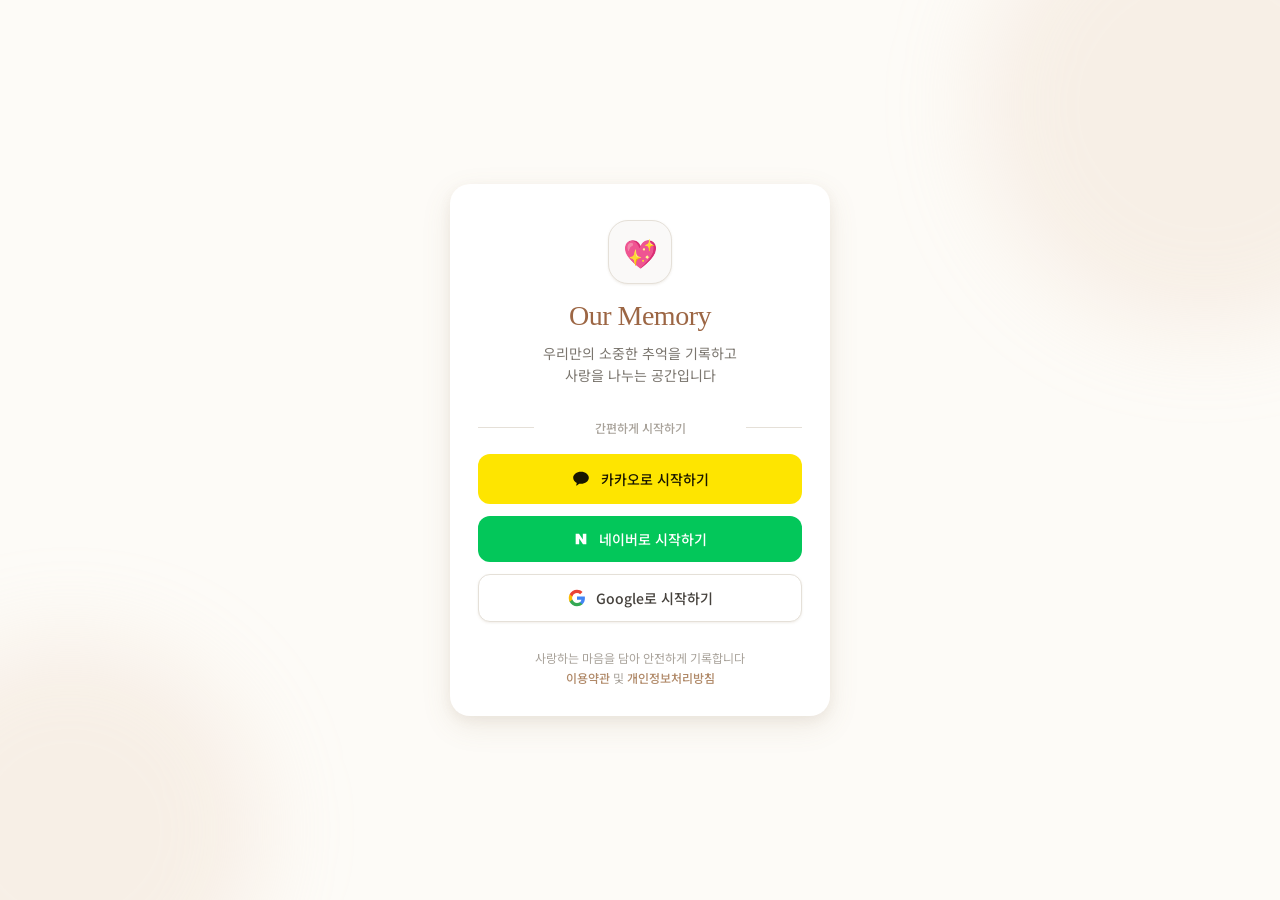
==== Daylog/src/main/resources/static/index.html @ bb9c808e "UI 구성" ====
<!DOCTYPE html>
<html lang="ko">
<head>
    <meta charset="UTF-8">
    <meta name="viewport" content="width=device-width, initial-scale=1.0, maximum-scale=1.0, user-scalable=no">
    <!-- 테마 컬러를 크림 아이보리 톤으로 변경 -->
    <meta name="theme-color" content="#fdfbf7">
    <title>Our Memory</title>
    <!-- 감성 폰트 (Lora 명조체 및 Noto Sans) 추가 -->
    <link href="https://fonts.googleapis.com/css2?family=Lora:ital,wght@0,400;0,500&family=Noto+Sans+KR:wght@300;400;500;700&display=swap" rel="stylesheet">
    <style>
        *, *::before, *::after { box-sizing: border-box; margin: 0; padding: 0; }

        :root {
            /* 웜톤 컬러 팔레트 */
            --primary: #b08968;
            --primary-light: #e6ccb2;
            --primary-dark: #9c6644;
            --bg-color: #fdfbf7;
            --gray-200: #e5e0d8;
            --gray-500: #7a756e;
            --gray-600: #5c5751;
            --white: #ffffff;

            --font-main: 'Noto Sans KR', sans-serif;
            --font-logo: 'Lora', serif;
        }

        html, body {
            height: 100%;
            font-family: var(--font-main);
            background-color: var(--bg-color);
        }

        .intro {
            min-height: 100vh; min-height: 100dvh;
            display: flex; flex-direction: column;
            align-items: center; justify-content: center;
            padding: 24px;
            background-color: var(--bg-color);
            position: relative; overflow: hidden;
            opacity: 1;
            transition: opacity 0.6s ease;
        }
        .intro.leaving { opacity: 0; }

        /* 은은한 베이지 글로우 배경 장식 */
        .intro::before, .intro::after {
            content: ''; position: absolute; border-radius: 50%;
            background: rgba(230, 204, 178, 0.3); /* 베이지 글로우 */
            filter: blur(45px);
            pointer-events: none;
        }
        .intro::before { width: 380px; height: 380px; top: -130px; right: -110px; }
        .intro::after  { width: 320px; height: 320px; bottom: -120px; left: -100px; }

        .intro-inner {
            position: relative; z-index: 1; text-align: center;
            opacity: 0; transform: translateY(14px);
            animation: rise 0.8s cubic-bezier(0.22, 1, 0.36, 1) forwards;
        }
        @keyframes rise {
            to { opacity: 1; transform: translateY(0); }
        }

        /* 단정하고 고급스러운 로고 박스 */
        .logo {
            width: 88px; height: 88px; margin: 0 auto 20px;
            border-radius: 24px;
            background: var(--white);
            border: 1px solid var(--gray-200);
            display: flex; align-items: center; justify-content: center;
            font-size: 38px;
            box-shadow: 0 10px 30px rgba(139, 115, 85, 0.12);
            animation: pulse 2.4s ease-in-out infinite;
        }
        @keyframes pulse {
            0%, 100% { transform: scale(1); }
            50% { transform: scale(1.03); }
        }

        .name {
            font-family: var(--font-logo);
            font-size: 32px; font-weight: 500; color: var(--primary-dark);
            letter-spacing: -0.5px;
        }

        .tagline {
            margin-top: 14px;
            font-size: 15px; line-height: 1.6;
            color: var(--gray-600);
            font-weight: 400;
        }

        /* 진행 인디케이터 (베이지 톤) */
        .dots {
            margin-top: 32px;
            display: flex; gap: 8px; justify-content: center;
        }
        .dots span {
            width: 8px; height: 8px; border-radius: 50%;
            background: var(--primary-light);
            animation: blink 1.2s ease-in-out infinite;
        }
        .dots span:nth-child(2) { animation-delay: 0.2s; }
        .dots span:nth-child(3) { animation-delay: 0.4s; }
        @keyframes blink {
            0%, 100% { opacity: 0.4; transform: scale(0.9); }
            50% { opacity: 1; transform: scale(1.15); }
        }

        /* 스킵 버튼 (화이트 & 우드) */
        .skip {
            position: absolute; bottom: max(32px, env(safe-area-inset-bottom)); left: 50%;
            transform: translateX(-50%);
            z-index: 2;
            color: var(--gray-500);
            font-size: 13px; font-weight: 500;
            background: var(--white);
            border: 1px solid var(--gray-200);
            border-radius: 20px;
            padding: 10px 20px;
            cursor: pointer; font-family: var(--font-main);
            box-shadow: 0 2px 10px rgba(139, 115, 85, 0.05);
            transition: all 0.2s ease;
        }
        .skip:active, .skip:hover {
            background: var(--gray-200);
            color: var(--gray-700);
        }

        @media (prefers-reduced-motion: reduce) {
            .intro-inner { animation: none; opacity: 1; transform: none; }
            .logo { animation: none; }
            .dots span { animation: none; opacity: 0.7; }
        }
    </style>
</head>
<body>
<div class="intro" id="intro">
    <div class="intro-inner">
        <div class="logo">🤎</div>
        <div class="name">Our Memory</div>
        <div class="tagline">우리의 소중한 순간들을<br>따뜻하게 기록하는 공간</div>
        <div class="dots"><span></span><span></span><span></span></div>
    </div>
    <button class="skip" id="skip">바로 시작하기</button>
</div>

<script>
    (function () {
        var NEXT = 'login.html';   // 이동할 로그인 페이지
        var STAY = 2200;           // 화면에 머무는 시간(ms)
        var FADE = 600;            // 페이드아웃 시간(ms, CSS transition 과 동일)

        var intro = document.getElementById('intro');
        var moved = false;

        function go() {
            if (moved) return;
            moved = true;
            intro.classList.add('leaving');      // 슥 사라짐
            setTimeout(function () {
                window.location.replace(NEXT);   // history 에 안 남도록 replace
            }, FADE);
        }

        // 일정 시간 뒤 자동 이동
        var timer = setTimeout(go, STAY);

        // "바로 시작하기" 누르면 즉시 이동
        document.getElementById('skip').addEventListener('click', function () {
            clearTimeout(timer);
            go();
        });

        // 화면 아무 곳이나 탭해도 즉시 이동
        intro.addEventListener('click', function (e) {
            if (e.target.id === 'skip') return; // 버튼은 위에서 처리
            clearTimeout(timer);
            go();
        });
    })();
</script>
</body>
</html>
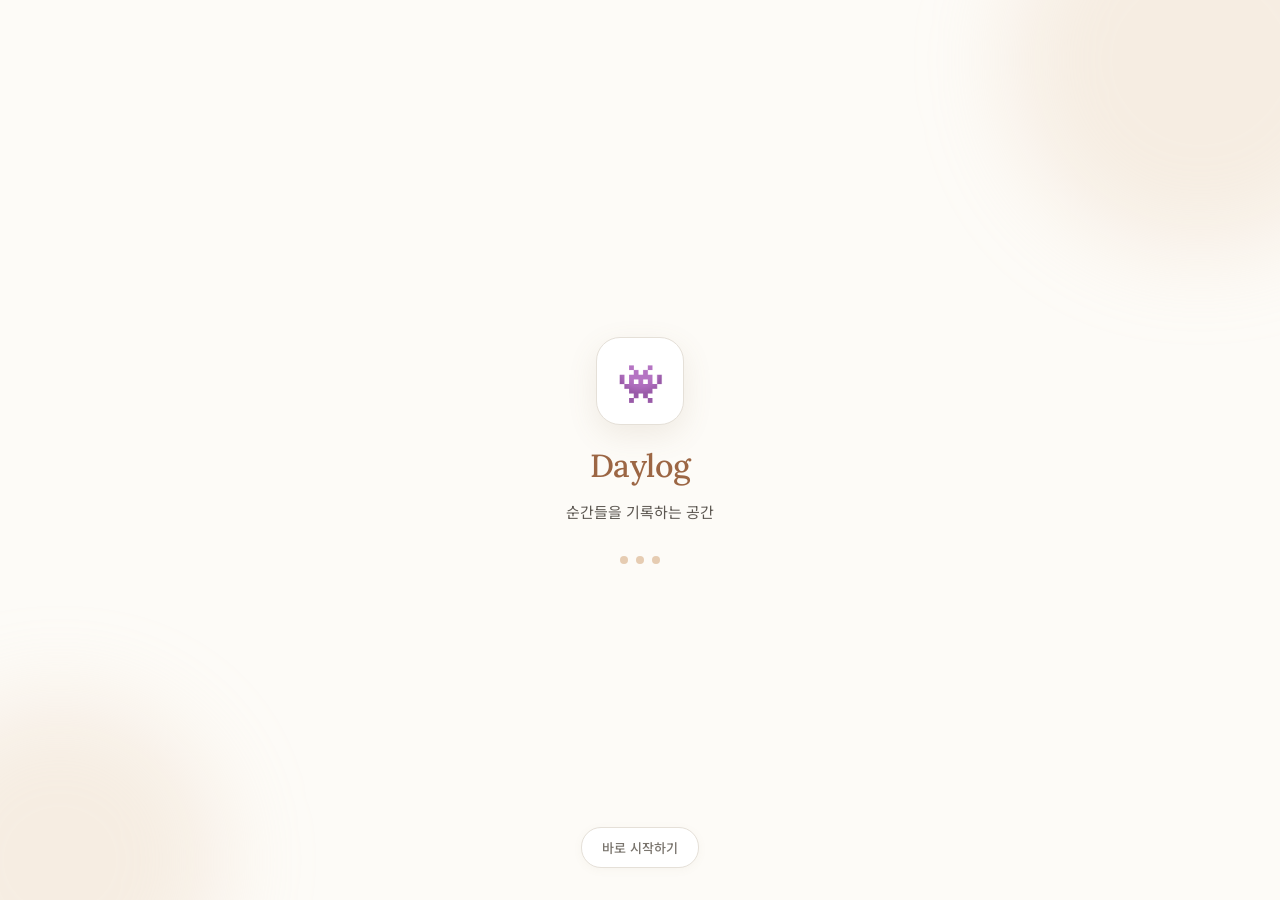
==== commit 0c8ab351: ":white_check_mark: ui 개선" ====
--- a/Daylog/src/main/resources/static/index.html
+++ b/Daylog/src/main/resources/static/index.html
@@ -5,7 +5,7 @@
     <meta name="viewport" content="width=device-width, initial-scale=1.0, maximum-scale=1.0, user-scalable=no">
     <!-- 테마 컬러를 크림 아이보리 톤으로 변경 -->
     <meta name="theme-color" content="#fdfbf7">
-    <title>Our Memory</title>
+    <title>Daylog</title>
     <!-- 감성 폰트 (Lora 명조체 및 Noto Sans) 추가 -->
     <link href="https://fonts.googleapis.com/css2?family=Lora:ital,wght@0,400;0,500&family=Noto+Sans+KR:wght@300;400;500;700&display=swap" rel="stylesheet">
     <style>
@@ -139,9 +139,9 @@
 <body>
 <div class="intro" id="intro">
     <div class="intro-inner">
-        <div class="logo">🤎</div>
-        <div class="name">Our Memory</div>
-        <div class="tagline">우리의 소중한 순간들을<br>따뜻하게 기록하는 공간</div>
+        <div class="logo">👾</div>
+        <div class="name">Daylog</div>
+        <div class="tagline">순간들을 기록하는 공간</div>
         <div class="dots"><span></span><span></span><span></span></div>
     </div>
     <button class="skip" id="skip">바로 시작하기</button>
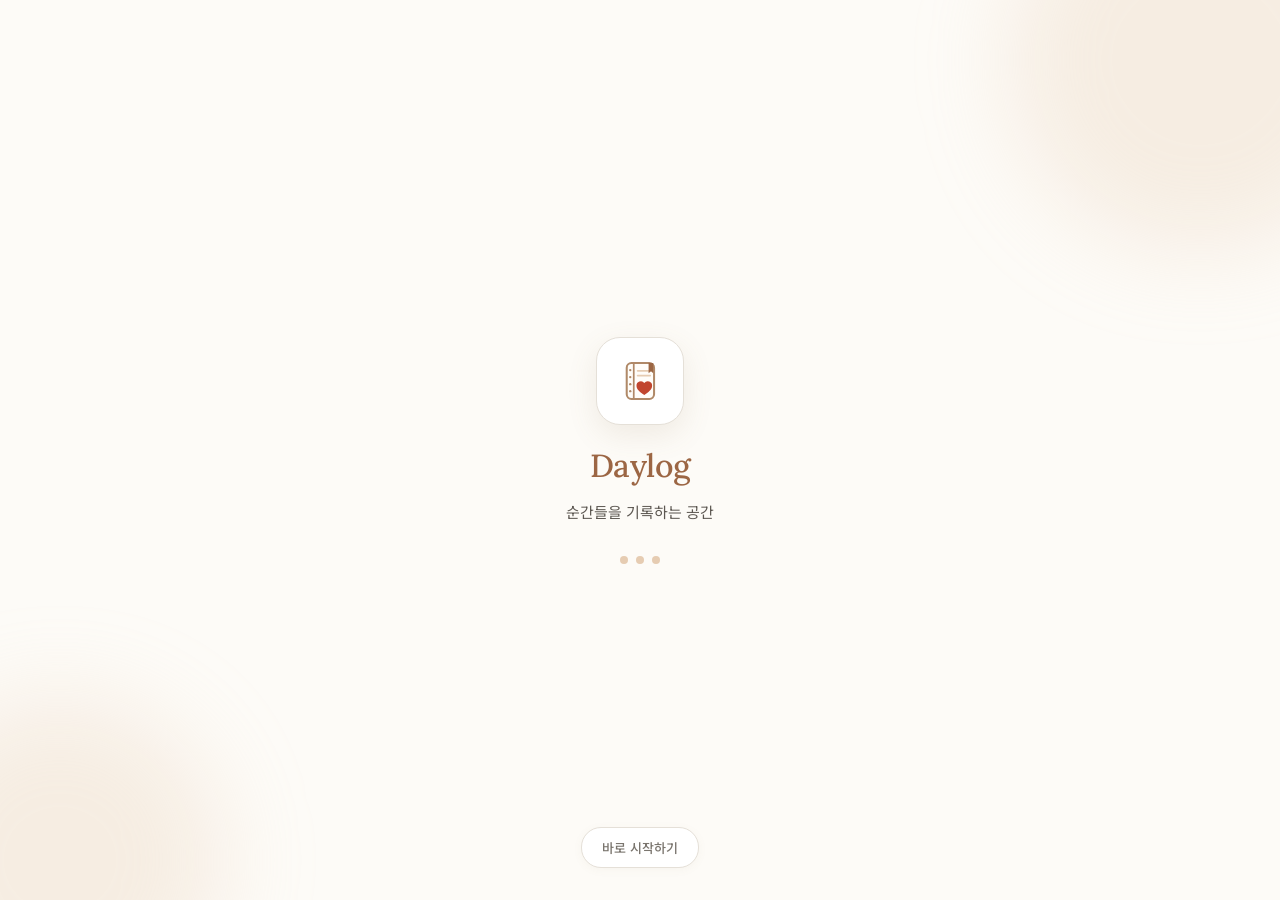
==== commit d02975f5: "이모지 교체" ====
--- a/Daylog/src/main/resources/static/index.html
+++ b/Daylog/src/main/resources/static/index.html
@@ -139,7 +139,7 @@
 <body>
 <div class="intro" id="intro">
     <div class="intro-inner">
-        <div class="logo">👾</div>
+        <div class="logo"><svg class="brand-glyph" width="50" height="50" viewBox="0 0 64 64" xmlns="http://www.w3.org/2000/svg" aria-hidden="true"><rect x="15" y="9" width="35" height="46" rx="6" fill="#fffdf9" stroke="#b08968" stroke-width="2.6"/><line x1="24" y1="9" x2="24" y2="55" stroke="#b08968" stroke-width="2.2"/><circle cx="19.5" cy="18" r="1.5" fill="#b08968"/><circle cx="19.5" cy="27" r="1.5" fill="#b08968"/><circle cx="19.5" cy="36" r="1.5" fill="#b08968"/><circle cx="19.5" cy="45" r="1.5" fill="#b08968"/><g stroke="#e6ccb2" stroke-width="2.3" stroke-linecap="round"><line x1="29" y1="19" x2="45" y2="19"/><line x1="29" y1="25" x2="45" y2="25"/></g><path d="M37.5 50c-5-3.8-10-7-10-12a5.6 5.6 0 0 1 10-3.6A5.6 5.6 0 0 1 47.5 38c0 5-5 8.2-10 12z" fill="#c1462f"/><path d="M43 9h6v13l-3-2.4-3 2.4z" fill="#9c6644"/></svg></div>
         <div class="name">Daylog</div>
         <div class="tagline">순간들을 기록하는 공간</div>
         <div class="dots"><span></span><span></span><span></span></div>
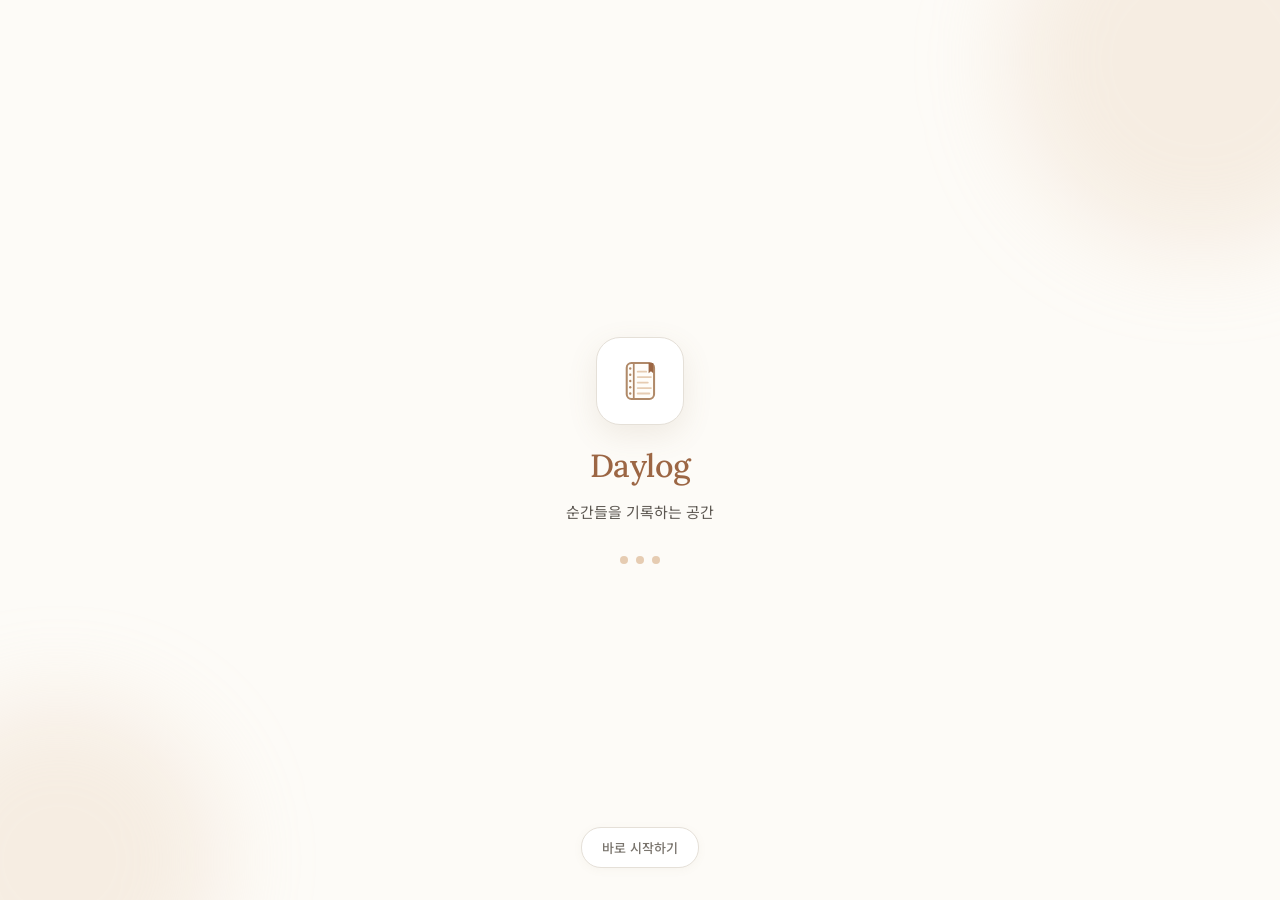
==== commit bee85c6b: "프로젝트 로고 수정" ====
--- a/Daylog/src/main/resources/static/index.html
+++ b/Daylog/src/main/resources/static/index.html
@@ -6,6 +6,13 @@
     <!-- 테마 컬러를 크림 아이보리 톤으로 변경 -->
     <meta name="theme-color" content="#fdfbf7">
     <title>Daylog</title>
+    <!-- [smsong] PWA 매니페스트/아이콘 연결 -->
+    <link rel="manifest" href="manifest.json">
+    <link rel="apple-touch-icon" href="icons/icon-192.png">
+    <link rel="icon" type="image/png" sizes="192x192" href="icons/icon-192.png">
+    <meta name="apple-mobile-web-app-capable" content="yes">
+    <meta name="apple-mobile-web-app-title" content="Daylog">
+    <meta name="apple-mobile-web-app-status-bar-style" content="default">
     <!-- 감성 폰트 (Lora 명조체 및 Noto Sans) 추가 -->
     <link href="https://fonts.googleapis.com/css2?family=Lora:ital,wght@0,400;0,500&family=Noto+Sans+KR:wght@300;400;500;700&display=swap" rel="stylesheet">
     <style>
@@ -139,7 +146,7 @@
 <body>
 <div class="intro" id="intro">
     <div class="intro-inner">
-        <div class="logo"><svg class="brand-glyph" width="50" height="50" viewBox="0 0 64 64" xmlns="http://www.w3.org/2000/svg" aria-hidden="true"><rect x="15" y="9" width="35" height="46" rx="6" fill="#fffdf9" stroke="#b08968" stroke-width="2.6"/><line x1="24" y1="9" x2="24" y2="55" stroke="#b08968" stroke-width="2.2"/><circle cx="19.5" cy="18" r="1.5" fill="#b08968"/><circle cx="19.5" cy="27" r="1.5" fill="#b08968"/><circle cx="19.5" cy="36" r="1.5" fill="#b08968"/><circle cx="19.5" cy="45" r="1.5" fill="#b08968"/><g stroke="#e6ccb2" stroke-width="2.3" stroke-linecap="round"><line x1="29" y1="19" x2="45" y2="19"/><line x1="29" y1="25" x2="45" y2="25"/></g><path d="M37.5 50c-5-3.8-10-7-10-12a5.6 5.6 0 0 1 10-3.6A5.6 5.6 0 0 1 47.5 38c0 5-5 8.2-10 12z" fill="#c1462f"/><path d="M43 9h6v13l-3-2.4-3 2.4z" fill="#9c6644"/></svg></div>
+        <div class="logo"><svg class="brand-glyph" width="50" height="50" viewBox="0 0 64 64" xmlns="http://www.w3.org/2000/svg" aria-hidden="true"><rect x="15" y="9" width="35" height="46" rx="6" fill="#fffdf9" stroke="#b08968" stroke-width="2.6"/><line x1="24" y1="9" x2="24" y2="55" stroke="#b08968" stroke-width="2.2"/><circle cx="19.5" cy="16" r="1.5" fill="#b08968"/><circle cx="19.5" cy="24" r="1.5" fill="#b08968"/><circle cx="19.5" cy="32" r="1.5" fill="#b08968"/><circle cx="19.5" cy="40" r="1.5" fill="#b08968"/><circle cx="19.5" cy="48" r="1.5" fill="#b08968"/><g stroke="#e6ccb2" stroke-width="2.3" stroke-linecap="round"><line x1="29" y1="20" x2="40" y2="20"/><line x1="29" y1="27" x2="46" y2="27"/><line x1="29" y1="34" x2="42" y2="34"/><line x1="29" y1="41" x2="46" y2="41"/><line x1="29" y1="48" x2="44" y2="48"/></g><path d="M43 9h6v13l-3-2.4-3 2.4z" fill="#9c6644"/></svg></div>
         <div class="name">Daylog</div>
         <div class="tagline">순간들을 기록하는 공간</div>
         <div class="dots"><span></span><span></span><span></span></div>
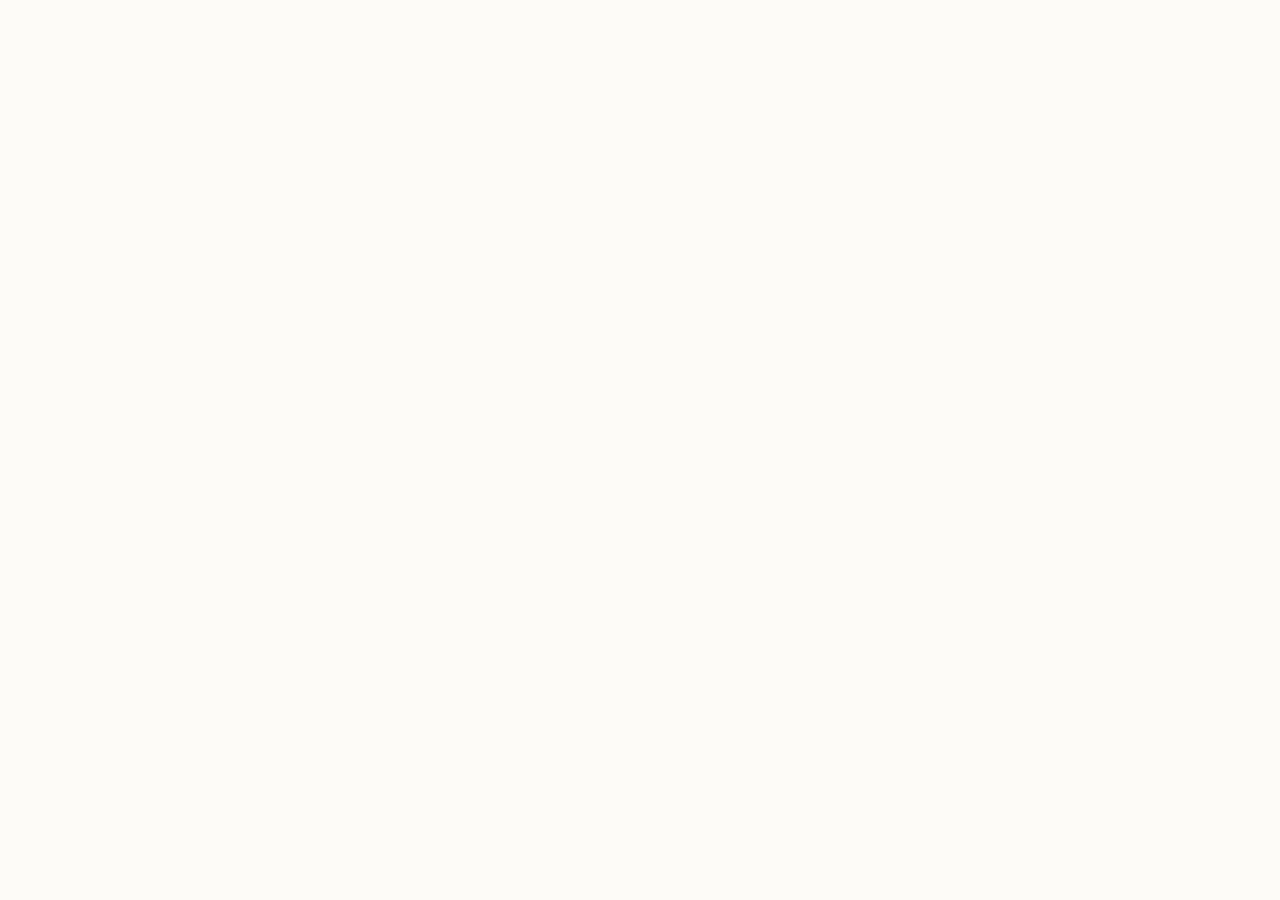
==== commit d19ca53a: "체크리스트 타입 칩 4개 한 줄 배치, 체크리스트 다녀왔습니다 + 날짜 가로 반반 + 날짜 라벨, 프로젝트 전체 폰트 통일 (궁서체 제거)" ====
--- a/Daylog/src/main/resources/static/index.html
+++ b/Daylog/src/main/resources/static/index.html
@@ -13,8 +13,8 @@
     <meta name="apple-mobile-web-app-capable" content="yes">
     <meta name="apple-mobile-web-app-title" content="Daylog">
     <meta name="apple-mobile-web-app-status-bar-style" content="default">
-    <!-- 감성 폰트 (Lora 명조체 및 Noto Sans) 추가 -->
-    <link href="https://fonts.googleapis.com/css2?family=Lora:ital,wght@0,400;0,500&family=Noto+Sans+KR:wght@300;400;500;700&display=swap" rel="stylesheet">
+    <!-- 폰트: Noto Sans KR 로 통일 -->
+    <link href="https://fonts.googleapis.com/css2?family=Noto+Sans+KR:wght@300;400;500;700&display=swap" rel="stylesheet">
     <style>
         *, *::before, *::after { box-sizing: border-box; margin: 0; padding: 0; }
 
@@ -30,7 +30,7 @@
             --white: #ffffff;
 
             --font-main: 'Noto Sans KR', sans-serif;
-            --font-logo: 'Lora', serif;
+            --font-logo: 'Noto Sans KR', sans-serif;
         }
 
         html, body {
